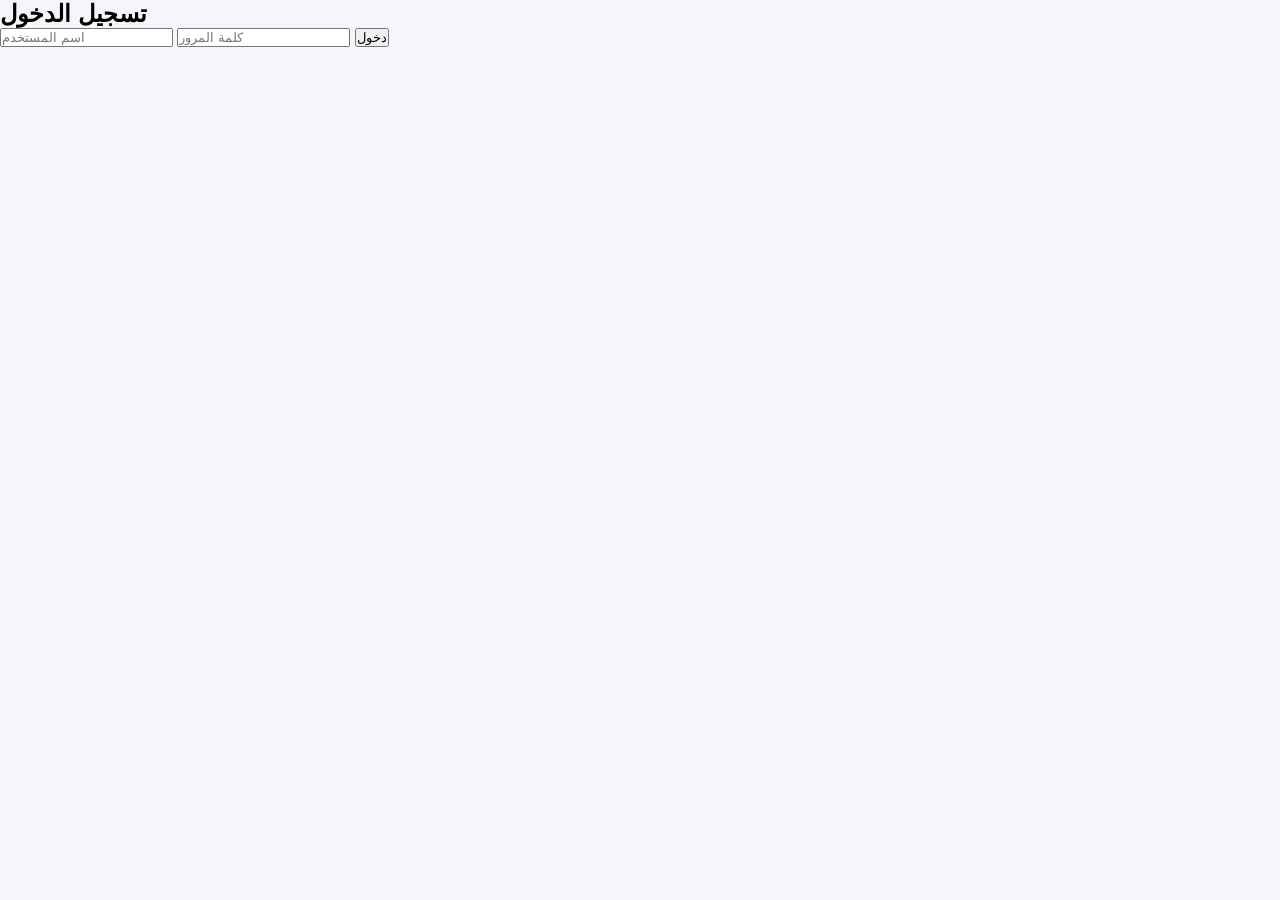
==== index.html @ 7715ca0e "Add files via upload" ====
<!DOCTYPE html>
<html lang="ar">
<head>

<meta charset="UTF-8">
<meta name="viewport" content="width=device-width,initial-scale=1">

<title>Login</title>

<link rel="stylesheet" href="css/style.css">

</head>

<body>

<div class="login-box">

<h2>تسجيل الدخول</h2>

<input
id="username"
placeholder="اسم المستخدم">

<input
id="password"
type="password"
placeholder="كلمة المرور">

<button onclick="login()">
دخول
</button>

<p id="msg"></p>

</div>

<script src="js/config.js"></script>
<script src="js/api.js"></script>
<script src="js/auth.js"></script>

<script>

async function login(){

    const username =
    document.getElementById("username").value;

    const password =
    document.getElementById("password").value;

    const res =
    await api("login",{
        username,
        password
    });

if(res.success){

    console.log("LOGIN SUCCESS");

    saveSession(
        res.user,
        res.token
    );

        console.log(
            "SESSION:",
            sessionStorage.getItem("festival_user")
        );

    location.href = "app.html";

}else{

        document.getElementById("msg")
        .innerText =
        "بيانات الدخول غير صحيحة";
           console.log(
            "SESSION:",
            sessionStorage.getItem("festival_user")
        );

    }

}

</script>

</body>
</html>
---- css/style.css ----
*{
margin:0;
padding:0;
box-sizing:border-box;
font-family:Cairo,sans-serif;
}

body{
background:#f4f6f9;
}

.layout{
display:flex;
height:100vh;
}

#sidebar{
width:250px;
background:#1e293b;
color:white;
padding:20px;
}

.sidebar-wrapper{
display:flex;
flex-direction:column;
gap:10px;
}

.sidebar-wrapper button{
padding:12px;
border:none;
cursor:pointer;
background:#334155;
color:white;
border-radius:8px;
}

.sidebar-wrapper button:hover{
background:#475569;
}

.content{
flex:1;
display:flex;
flex-direction:column;
}

.topbar{
height:70px;
background:white;
display:flex;
justify-content:space-between;
align-items:center;
padding:0 20px;
box-shadow:0 2px 10px rgba(0,0,0,.1);
}

#app{
padding:20px;
overflow:auto;
flex:1;
}

.user-box{
display:flex;
gap:10px;
align-items:center;
}

.cards{

display:grid;

grid-template-columns:
repeat(auto-fit,minmax(220px,1fr));

gap:20px;

margin-bottom:20px;

}

.card{

background:white;

padding:20px;

border-radius:12px;

box-shadow:
0 2px 10px rgba(0,0,0,.1);

}

.card p{

font-size:28px;

font-weight:bold;

margin-top:10px;

}

.dashboard-grid{

display:grid;

grid-template-columns:2fr 1fr;

gap:20px;

}

.panel{

background:white;

padding:20px;

border-radius:12px;

box-shadow:
0 2px 10px rgba(0,0,0,.1);

}

table{

width:100%;

border-collapse:collapse;

}

th,td{

padding:10px;

border-bottom:1px solid #eee;

}

.sales-layout{

display:grid;

grid-template-columns:
2fr 1fr;

gap:20px;

}

.products-panel,
.cart-panel{

background:white;

padding:20px;

border-radius:12px;

box-shadow:
0 2px 10px rgba(0,0,0,.1);

}

#productsGrid{

display:grid;

grid-template-columns:
repeat(auto-fill,minmax(180px,1fr));

gap:15px;

margin-top:15px;

}

.product-card{

border:1px solid #ddd;

padding:15px;

border-radius:10px;

text-align:center;

}

.product-card button{

margin-top:10px;

width:100%;

}

.cart-total{

font-size:24px;

font-weight:bold;

margin-top:15px;

}

.checkout-btn{

margin-top:15px;

width:100%;

background:#16a34a;

color:white;

padding:15px;

border:none;

border-radius:10px;

cursor:pointer;

}

.inventory-actions{

display:flex;

gap:10px;

margin-bottom:15px;

}

.inventory-actions input{

padding:10px;

}

.low-stock{

background:#ffe5e5;

}

.cards{
    display:grid;
    grid-template-columns:repeat(auto-fit,minmax(220px,1fr));
    gap:20px;
}

.card{
    background:white;
    border-radius:12px;
    padding:20px;
    box-shadow:0 3px 12px rgba(0,0,0,.08);
}

.card h3{
    margin-bottom:15px;
}

.card span{
    font-size:28px;
    font-weight:bold;
}

@media (max-width: 768px) {

  .layout {
    flex-direction: column;
  }

  #sidebar {
    width: 100%;
    display: flex;
    overflow-x: auto;
  }

  .sidebar-wrapper {
    flex-direction: row;
    gap: 8px;
  }

  .sidebar-wrapper button {
    flex: 1;
    min-width: 120px;
    font-size: 12px;
  }

  .sales-layout {
    grid-template-columns: 1fr;
  }

  .dashboard-grid {
    grid-template-columns: 1fr;
  }

}

.layout{
    display:flex;
    min-height:100vh;
}

#sidebar{
    width:250px;
    background:#0f172a;
    color:white;
}

.sidebar-logo{
    padding:20px;
    text-align:center;
    border-bottom:1px solid rgba(255,255,255,.1);
}

.menu{
    list-style:none;
    padding:0;
    margin:0;
}

.menu li{

    padding:15px 20px;
    cursor:pointer;

    transition:.3s;

}

.menu li:hover{

    background:#1e293b;

}

.main{

    flex:1;

    background:#f8fafc;

}

#app{

    padding:25px;

}

.page-header{
    margin-bottom:25px;
}

.page-header h1{
    margin-bottom:5px;
}

.page-header p{
    color:#777;
}

.stats-grid{
    display:grid;
    grid-template-columns:
    repeat(auto-fit,minmax(220px,1fr));

    gap:20px;
}

.stat-card{

    background:#fff;

    border-radius:15px;

    padding:25px;

    box-shadow:
    0 2px 12px rgba(0,0,0,.08);

}

.stat-title{

    color:#888;

    margin-bottom:10px;

}

.stat-value{

    font-size:32px;

    font-weight:bold;

}

.panel{

    background:#fff;

    margin-top:25px;

    padding:20px;

    border-radius:15px;

    box-shadow:
    0 2px 12px rgba(0,0,0,.08);

}

.table{

    width:100%;

    border-collapse:collapse;

    margin-top:15px;

}

.table th,
.table td{

    padding:12px;

    border-bottom:
    1px solid #eee;

}
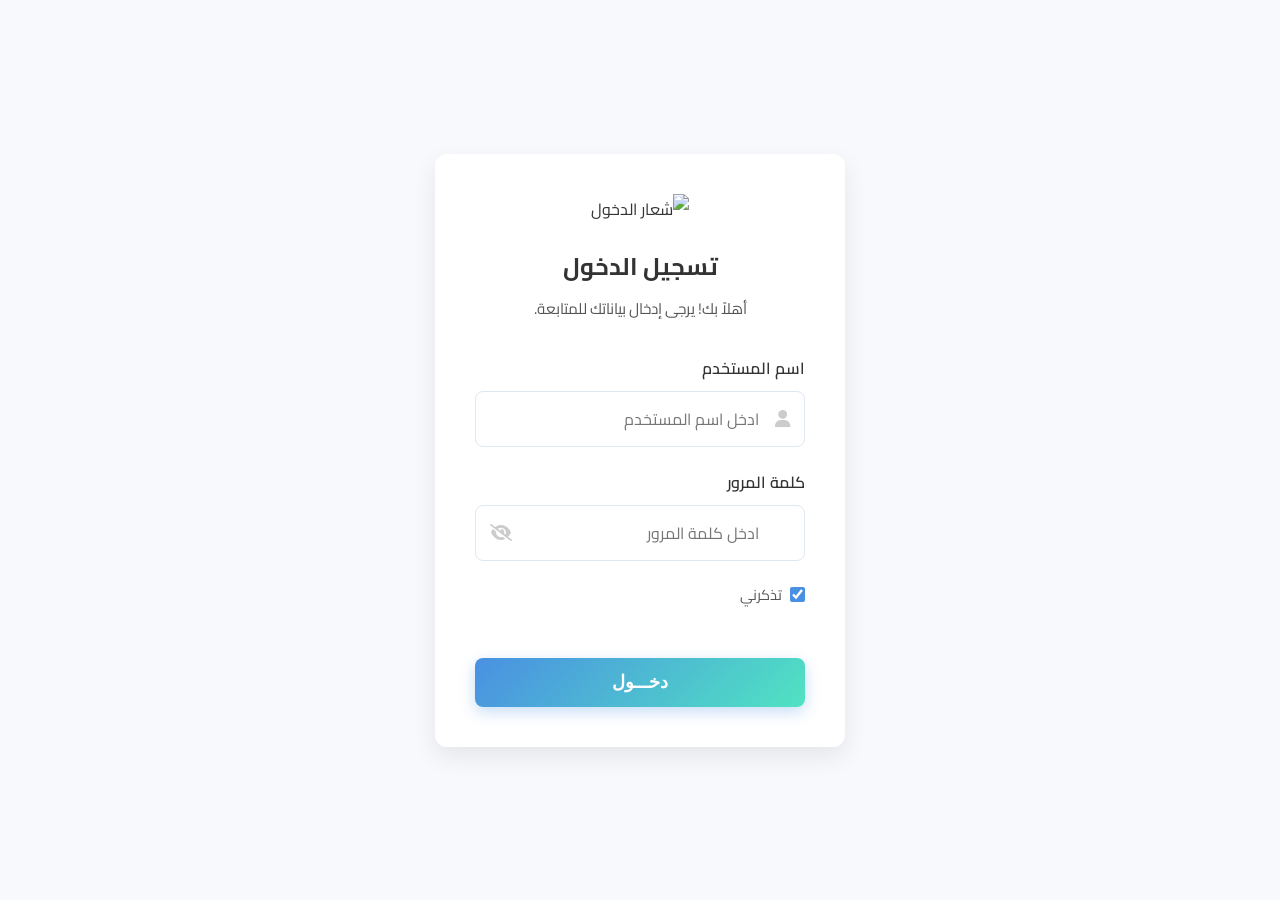
==== commit e8ab8c34: "Add files via upload" ====
--- a/index.html
+++ b/index.html
@@ -1,90 +1,49 @@
 <!DOCTYPE html>
-<html lang="ar">
+<html lang="ar" dir="rtl">
 <head>
+    <meta charset="UTF-8">
+    <meta name="viewport" content="width=device-width, initial-scale=1.0">
+    <title>تسجيل الدخول - لوحة التحكم</title>
+    <link rel="stylesheet" href="https://cdnjs.cloudflare.com/ajax/libs/font-awesome/6.1.1/css/all.min.css">
+    <link rel="stylesheet" href="style.css">
+</head>
+<body class="login-body">
+    <div class="login-container">
+        <div class="login-form">
+            <div class="form-header">
+                <img src="https://cdn-icons-png.flaticon.com/512/295/295128.png" alt="شعار الدخول">
+                <h2>تسجيل الدخول</h2>
+                <p>أهلاً بك! يرجى إدخال بياناتك للمتابعة.</p>
+            </div>
+            
+        <form id="loginForm">
+            <div class="input-group">
+                <label for="username">اسم المستخدم</label>
+                <div class="input-field">
+                    <input type="text" id="username" placeholder="ادخل اسم المستخدم" required>
+                    <i class="fa-solid fa-user icon"></i>
+                </div>
+            </div>
+            <div class="input-group">
+                <label for="password">كلمة المرور</label>
+                <div class="input-field">
+                    <input type="password" id="password" placeholder="ادخل كلمة المرور" required>
+                    <i class="fa-solid fa-eye-slash icon toggle-password"></i>
+                </div>
+            </div>
 
-<meta charset="UTF-8">
-<meta name="viewport" content="width=device-width,initial-scale=1">
+            <div class="remember-me-group">
+                <input type="checkbox" id="rememberMe" checked>
+                <label for="rememberMe">تذكرني</label>
+            </div>
 
-<title>Login</title>
-
-<link rel="stylesheet" href="css/style.css">
-
-</head>
-
-<body>
-
-<div class="login-box">
-
-<h2>تسجيل الدخول</h2>
-
-<input
-id="username"
-placeholder="اسم المستخدم">
-
-<input
-id="password"
-type="password"
-placeholder="كلمة المرور">
-
-<button onclick="login()">
-دخول
-</button>
-
-<p id="msg"></p>
-
+            <p id="errorMessage" class="error-message"></p>
+            <button type="submit" class="submit-btn">دخـــول</button>
+        </form>
+    </div>
 </div>
-
-<script src="js/config.js"></script>
-<script src="js/api.js"></script>
-<script src="js/auth.js"></script>
-
-<script>
-
-async function login(){
-
-    const username =
-    document.getElementById("username").value;
-
-    const password =
-    document.getElementById("password").value;
-
-    const res =
-    await api("login",{
-        username,
-        password
-    });
-
-if(res.success){
-
-    console.log("LOGIN SUCCESS");
-
-    saveSession(
-        res.user,
-        res.token
-    );
-
-        console.log(
-            "SESSION:",
-            sessionStorage.getItem("festival_user")
-        );
-
-    location.href = "app.html";
-
-}else{
-
-        document.getElementById("msg")
-        .innerText =
-        "بيانات الدخول غير صحيحة";
-           console.log(
-            "SESSION:",
-            sessionStorage.getItem("festival_user")
-        );
-
-    }
-
-}
-
-</script>
+<script src="script.js"></script>
 
 </body>
-</html>+</html>
+<!--<img src="images/login-icon.png" alt="صورة المستخدم"  style="max-height: 200px;width: 60%;border-radius: 8px;">
--- a/style.css
+++ b/style.css
@@ -0,0 +1,331 @@
+/* =================================================================== */
+/*                      1. Global Styles & Variables                   */
+/* =================================================================== */
+@import url('https://fonts.googleapis.com/css2?family=Cairo:wght@400;600;700&display=swap');
+
+:root {
+    --primary-color: #4a90e2;
+    --secondary-color: #50e3c2;
+    --background-color: #f7f9fc;
+    --form-background: #ffffff;
+    --text-color: #333;
+    --label-color: #555;
+    --error-color: #e74c3c;
+    --border-color: #dfe7f1;
+    --shadow: 0 10px 25px rgba(0, 0, 0, 0.08);
+}
+
+* {
+    box-sizing: border-box;
+    margin: 0;
+    padding: 0;
+}
+
+body {
+    font-family: 'Cairo', sans-serif;
+    background-color: var(--background-color);
+    direction: rtl;
+    color: var(--text-color);
+}
+
+
+/* =================================================================== */
+/*                      2. Login Page Styles                           */
+/* =================================================================== */
+.login-body {
+    display: flex;
+    justify-content: center;
+    align-items: center;
+    min-height: 100vh;
+}
+
+.login-container {
+    padding: 20px;
+    width: 100%;
+    max-width: 450px;
+}
+
+.login-form {
+    background-color: var(--form-background);
+    padding: 40px;
+    border-radius: 12px;
+    box-shadow: var(--shadow);
+    transition: all 0.3s ease;
+}
+
+.login-form:hover {
+    transform: translateY(-5px);
+    box-shadow: 0 15px 30px rgba(0, 0, 0, 0.1);
+}
+
+.form-header {
+    text-align: center;
+    margin-bottom: 30px;
+}
+
+.form-header img {
+    max-height: 80px;
+    width: auto;
+    margin-bottom: 20px;
+}
+
+.form-header h2 {
+    font-weight: 700;
+    margin-bottom: 5px;
+}
+
+.form-header p {
+    color: var(--label-color);
+    font-size: 0.95rem;
+}
+
+.input-group {
+    margin-bottom: 20px;
+}
+
+.input-group label {
+    display: block;
+    margin-bottom: 8px;
+    font-weight: 600;
+}
+
+.input-field {
+    position: relative;
+    display: flex;
+    align-items: center;
+}
+
+.input-field .icon {
+    position: absolute;
+    right: 15px;
+    color: #ccc;
+    font-size: 1.1rem;
+    transition: color 0.3s ease;
+}
+
+.input-field input {
+    width: 100%;
+    padding: 12px 45px 12px 15px;
+    border: 1px solid var(--border-color);
+    border-radius: 8px;
+    outline: none;
+    font-family: 'Cairo', sans-serif;
+    font-size: 1rem;
+    transition: border-color 0.3s ease, box-shadow 0.3s ease;
+}
+
+.input-field input:focus {
+    border-color: var(--primary-color);
+    box-shadow: 0 0 0 3px rgba(74, 144, 226, 0.2);
+}
+
+.input-field input:focus ~ .icon {
+    color: var(--primary-color);
+}
+
+.toggle-password {
+    left: 15px !important;
+    right: auto !important;
+    cursor: pointer;
+}
+
+.remember-me-group {
+    display: flex;
+    align-items: center;
+    gap: 8px;
+    margin-bottom: 15px;
+    font-size: 0.9rem;
+    color: var(--label-color);
+}
+.remember-me-group label {
+    margin-bottom: 0;
+    cursor: pointer;
+}
+.remember-me-group input[type="checkbox"] {
+    width: 15px;
+    height: 15px;
+    accent-color: var(--primary-color);
+}
+
+.error-message {
+    color: var(--error-color);
+    font-size: 0.85rem;
+    text-align: center;
+    height: 20px;
+    margin-bottom: 15px;
+}
+
+.submit-btn {
+    width: 100%;
+    padding: 14px;
+    background: linear-gradient(135deg, var(--primary-color), var(--secondary-color));
+    border: none;
+    border-radius: 8px;
+    color: white;
+    font-size: 1.1rem;
+    font-weight: 700;
+    cursor: pointer;
+    transition: all 0.3s ease;
+    box-shadow: 0 5px 15px rgba(74, 144, 226, 0.3);
+}
+
+.submit-btn:hover {
+    transform: translateY(-3px);
+    box-shadow: 0 8px 20px rgba(74, 144, 226, 0.4);
+}
+
+
+/* =================================================================== */
+/*                      3. Navbar & Main Content Styles                */
+/* =================================================================== */
+.navbar {
+    border-bottom: 1px solid var(--border-color);
+}
+
+.navbar-brand {
+    font-weight: 700;
+    color: var(--text-color);
+}
+
+.navbar-brand i {
+    color: var(--primary-color);
+    margin-left: 8px;
+}
+
+.navbar-nav .nav-link {
+    font-weight: 600;
+    transition: color 0.2s ease-in-out;
+    padding: 0.5rem 1rem;
+}
+
+.navbar-nav .nav-link.active,
+.navbar-nav .nav-link:hover {
+    color: var(--primary-color) !important;
+}
+
+.navbar-nav .nav-link.active {
+    font-weight: 700;
+}
+
+.navbar-text {
+    color: var(--label-color);
+}
+
+
+.main-container {
+    width: 100%;
+    max-width: 1200px;
+    margin: 20px auto;
+    padding: 0 15px;
+}
+
+.form-card, .history-card {
+    background-color: var(--form-background);
+    border-radius: 12px;
+    box-shadow: var(--shadow);
+    margin-bottom: 25px;
+    border: none;
+}
+
+.card-header {
+    border-bottom: none !important;
+}
+
+.form-card .card-header {
+    background: linear-gradient(135deg, var(--primary-color), var(--secondary-color));
+    color: white;
+    padding: 15px 20px;
+    font-weight: 600;
+}
+
+.collapsible-header {
+    cursor: pointer;
+    display: flex;
+    justify-content: space-between;
+    align-items: center;
+}
+
+.collapse-icon {
+    transition: transform 0.3s ease;
+}
+
+.collapsible-header.collapsed .collapse-icon {
+    transform: rotate(-180deg);
+}
+
+.search-bar {
+    position: relative;
+    max-width: 400px;
+    width: 100%;
+}
+.search-bar .fa-search {
+    position: absolute;
+    top: 50%;
+    transform: translateY(-50%);
+    right: 15px;
+    color: #aaa;
+}
+.search-bar input {
+    padding-right: 40px;
+}
+
+.accordion-button:not(.collapsed) {
+    background-color: rgba(74, 144, 226, 0.05);
+}
+
+.accordion-button:focus {
+    box-shadow: 0 0 0 0.25rem rgba(74, 144, 226, 0.2);
+}
+
+/* =================================================================== */
+/*                      4. Modal & Toast Styles                        */
+/* =================================================================== */
+.modal-body .table-responsive {
+    max-height: 400px;
+}
+
+.modal-header .btn-close {
+    margin-left: 0;
+    margin-right: -0.5rem;
+}
+
+#productSelectionTable tbody tr,
+#expenseSelectionTable tbody tr {
+    cursor: pointer;
+}
+
+#productSelectionTable tbody tr:hover,
+#expenseSelectionTable tbody tr:hover {
+    background-color: #f0f8ff;
+}
+
+/* [إضافة جديدة] أنماط رسالة التنبيه المؤقتة */
+.toast-container {
+    position: fixed;
+    bottom: 20px;
+    left: 50%;
+    transform: translateX(-50%);
+    z-index: 1100; /* To appear above everything */
+    visibility: hidden;
+    opacity: 0;
+    transition: visibility 0s 0.5s, opacity 0.5s ease-in-out;
+}
+
+.toast-container.show {
+    visibility: visible;
+    opacity: 1;
+    transition: opacity 0.5s ease-in-out;
+}
+
+.toast-message {
+    background-color: rgba(40, 40, 40, 0.9);
+    color: white;
+    padding: 10px 20px;
+    border-radius: 20px;
+    font-size: 0.9rem;
+    box-shadow: 0 5px 15px rgba(0,0,0,0.2);
+}
+
+.toast-message.error {
+    background-color: rgba(231, 76, 60, 0.9); /* --error-color */
+}
